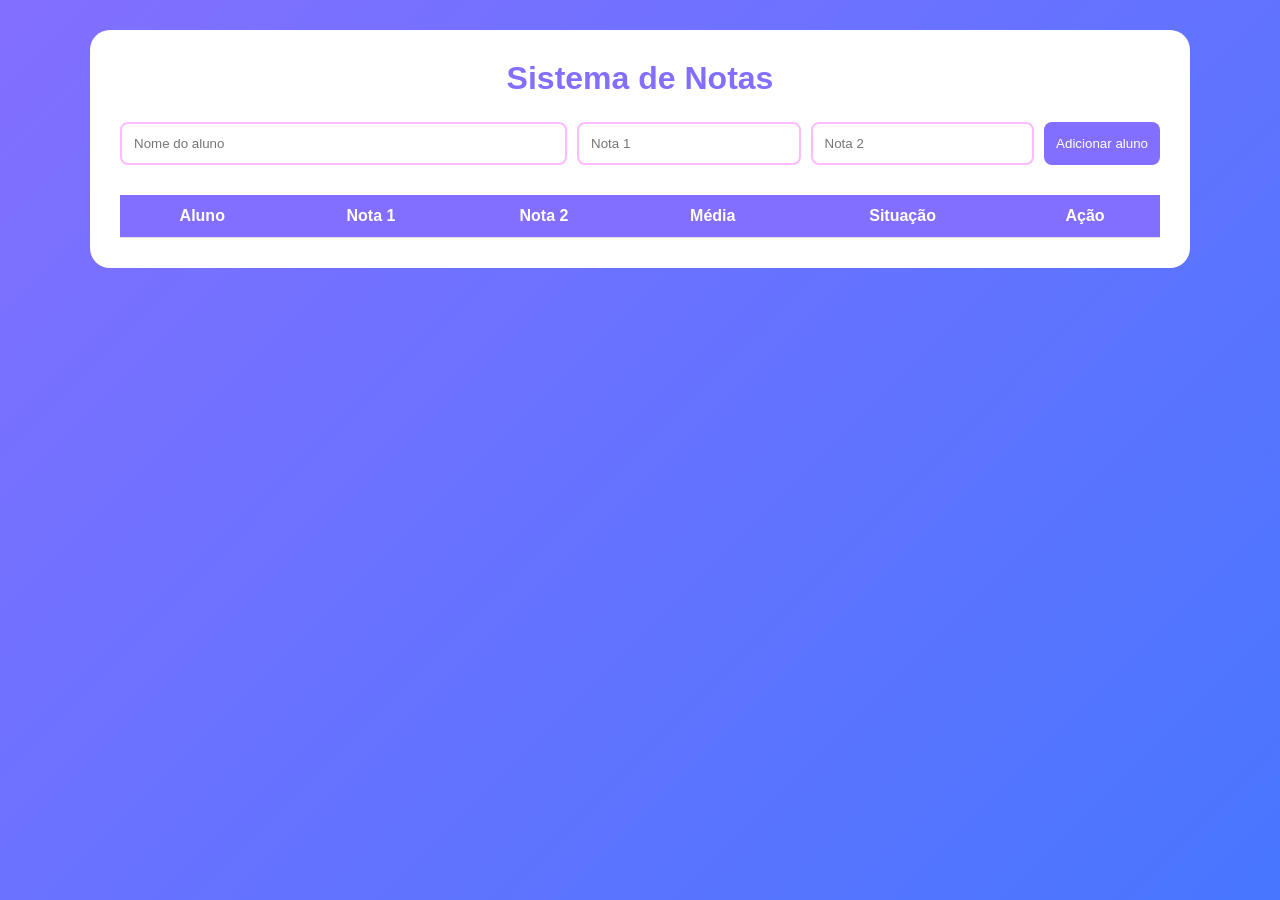
==== exercicio_10/index.html @ 05373f29 "." ====
<!DOCTYPE html>
<html lang="pt-BR">

<head>
    <meta charset="UTF-8">

    <meta name="viewport"
          content="width=device-width, initial-scale=1.0">

    <title>Sistema de Notas</title>

    <link rel="stylesheet" href="style.css">
</head>

<body>

    <div class="container">

        <h1>Sistema de Notas</h1>


        <!-- Formulário -->
        <div class="formulario">

            <!-- Nome -->
            <input
                type="text"
                id="nome"
                placeholder="Nome do aluno"
            >


            <!-- Primeira nota -->
            <input
                type="number"
                id="nota1"
                placeholder="Nota 1"
                min="0"
                max="10"
                step="0.1"
            >


            <!-- Segunda nota -->
            <input
                type="number"
                id="nota2"
                placeholder="Nota 2"
                min="0"
                max="10"
                step="0.1"
            >


            <!-- Botão -->
            <button onclick="adicionarAluno()">
                Adicionar aluno
            </button>

        </div>


        <!-- Tabela -->
        <div class="tabela-container">

            <table>

                <!-- Cabeçalho -->
                <thead>

                    <tr>

                        <th>Aluno</th>
                        <th>Nota 1</th>
                        <th>Nota 2</th>
                        <th>Média</th>
                        <th>Situação</th>
                        <th>Ação</th>

                    </tr>

                </thead>


                <!--
                    Corpo inicialmente vazio.
                    JavaScript adicionará as linhas.
                -->
                <tbody id="tabelaAlunos"></tbody>

            </table>

        </div>

    </div>


    <script src="script.js"></script>

</body>
</html>
---- exercicio_10/style.css ----
/* Configuração geral */
* {
    margin: 0;
    padding: 0;
    box-sizing: border-box;
}


/* Corpo */
body {
    min-height: 100vh;
    padding: 30px;
    font-family: Arial, sans-serif;
    background: linear-gradient(135deg, #836FFF, #4876FF);
}


/* Container */
.container {
    max-width: 1100px;
    margin: auto;
    padding: 30px;
    background: white;
    border-radius: 20px;
}


/* Título */
h1 {
    margin-bottom: 25px;
    text-align: center;
    color: #836FFF;
}


/* Formulário */
.formulario {
    display: grid;

    grid-template-columns:
        2fr 1fr 1fr auto;

    gap: 10px;
    margin-bottom: 30px;
}


/* Campos e botão */
input,
button {
    padding: 12px;
    border-radius: 8px;
}


/* Inputs */
input {
    border: 2px solid #FFBBFF;
}


/* Botão */
button {
    border: none;
    background: #836FFF;
    color: white;
    cursor: pointer;
}


/* Mouse */
button:hover {
    background: #4876FF;
}


/* Permite rolar a tabela no celular */
.tabela-container {
    overflow-x: auto;
}


/* Tabela */
table {
    width: 100%;
    border-collapse: collapse;
}


/* Células */
th,
td {
    padding: 12px;
    text-align: center;
    border-bottom: 1px solid #ddd;
}


/* Cabeçalho */
th {
    background: #836FFF;
    color: white;
}


/* Conteúdo */
td {
    background: #f8f8f8;
}


/* Situação aprovado */
.aprovado {
    color: green;
    font-weight: bold;
}


/* Situação recuperação */
.recuperacao {
    color: orange;
    font-weight: bold;
}


/* Situação reprovado */
.reprovado {
    color: red;
    font-weight: bold;
}


/* Responsividade */
@media (max-width: 700px) {

    body {
        padding: 10px;
    }

    .container {
        padding: 15px;
    }
    /*
        No celular,
        os campos ficam um embaixo do outro.
    */
    .formulario {
        grid-template-columns: 1fr;
    }
}
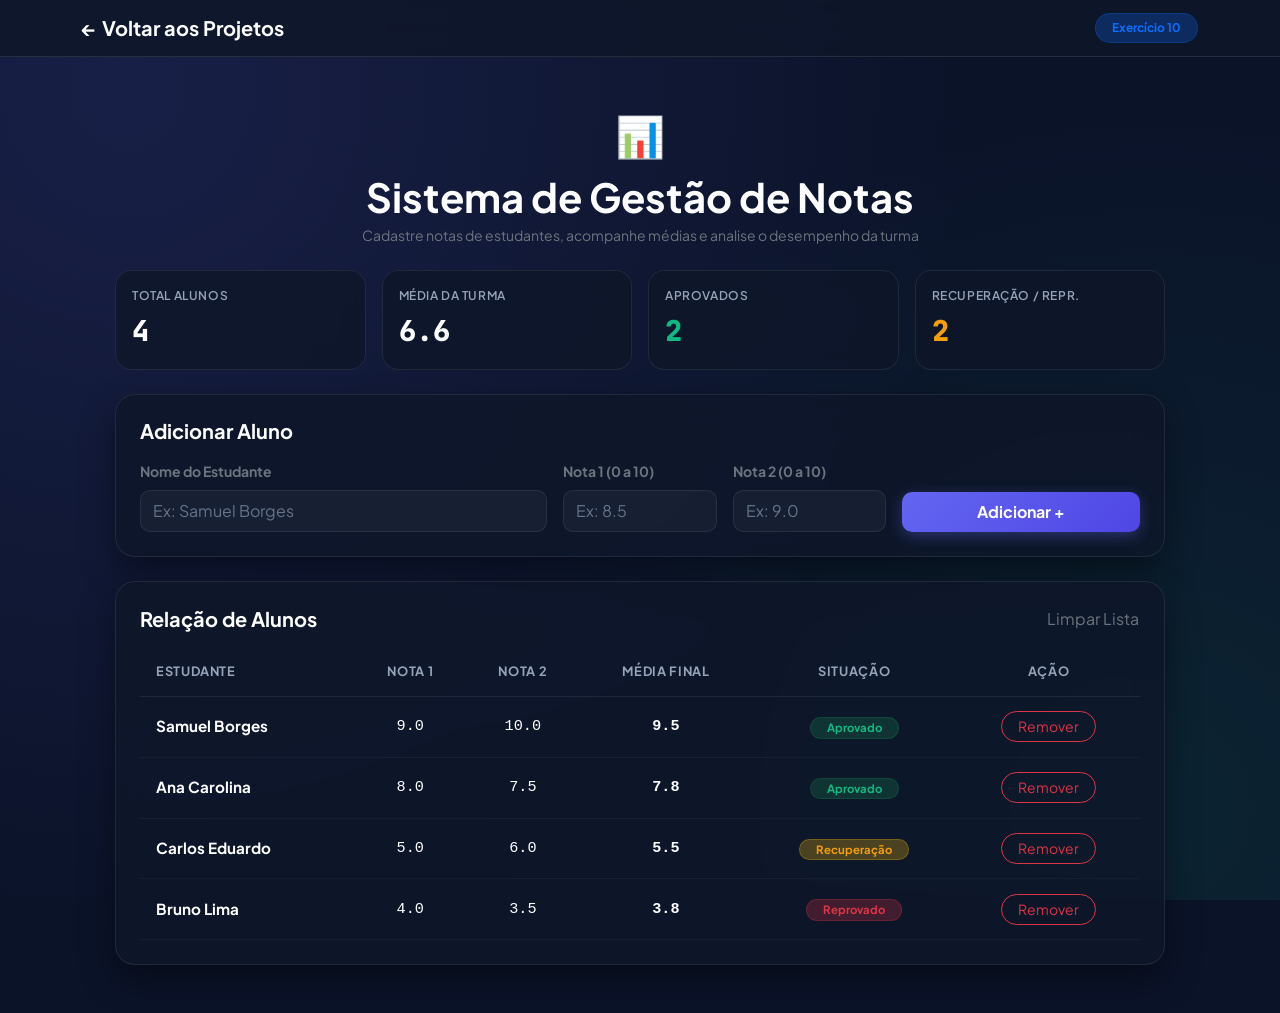
==== commit f3fce95e: "." ====
--- a/exercicio_10/index.html
+++ b/exercicio_10/index.html
@@ -1,101 +1,136 @@
 <!DOCTYPE html>
-<html lang="pt-BR">
-
+<html lang="pt-BR" data-bs-theme="dark">
 <head>
     <meta charset="UTF-8">
+    <meta name="viewport" content="width=device-width, initial-scale=1.0">
+    <title>Sistema de Gestão de Notas | Exercício 10</title>
 
-    <meta name="viewport"
-          content="width=device-width, initial-scale=1.0">
+    <!-- Google Fonts -->
+    <link rel="preconnect" href="https://fonts.googleapis.com">
+    <link rel="preconnect" href="https://fonts.gstatic.com" crossorigin>
+    <link href="https://fonts.googleapis.com/css2?family=Plus+Jakarta+Sans:wght@400;500;600;700;800&family=JetBrains+Mono:wght@500;700&display=swap" rel="stylesheet">
 
-    <title>Sistema de Notas</title>
-
+    <!-- Bootstrap 5 CSS -->
+    <link href="https://cdn.jsdelivr.net/npm/bootstrap@5.3.3/dist/css/bootstrap.min.css" rel="stylesheet">
+    <!-- CSS Tema Dark -->
     <link rel="stylesheet" href="style.css">
 </head>
+<body class="bg-dark-theme text-light">
 
-<body>
+    <!-- NAVBAR (Bootstrap) -->
+    <nav class="navbar navbar-expand-lg navbar-dark custom-navbar border-bottom border-secondary border-opacity-25 sticky-top">
+        <div class="container">
+            <a class="navbar-brand fw-bold d-flex align-items-center gap-2" href="../index.html">
+                <span>&larr; Voltar aos Projetos</span>
+            </a>
+            <span class="badge bg-primary bg-opacity-25 text-primary border border-primary border-opacity-25 px-3 py-2 rounded-pill">
+                Exercício 10
+            </span>
+        </div>
+    </nav>
 
-    <div class="container">
+    <!-- CONTAINER (Bootstrap) -->
+    <div class="container my-5">
+        <div class="grades-wrapper">
 
-        <h1>Sistema de Notas</h1>
+            <!-- CABEÇALHO -->
+            <div class="text-center mb-4">
+                <span class="fs-1 mb-2 d-inline-block">📊</span>
+                <h1 class="display-6 fw-bold text-white mb-1">Sistema de Gestão de Notas</h1>
+                <p class="text-secondary small">Cadastre notas de estudantes, acompanhe médias e analise o desempenho da turma</p>
+            </div>
 
+            <!-- CARDS DE ESTATÍSTICAS (Bootstrap Grid) -->
+            <div class="row g-3 mb-4">
+                <div class="col-6 col-md-3">
+                    <div class="stat-box p-3 rounded-4">
+                        <span class="stat-label">Total Alunos</span>
+                        <span class="stat-value text-white" id="statTotal">0</span>
+                    </div>
+                </div>
+                <div class="col-6 col-md-3">
+                    <div class="stat-box p-3 rounded-4">
+                        <span class="stat-label">Média da Turma</span>
+                        <span class="stat-value text-white" id="statMedia">0.0</span>
+                    </div>
+                </div>
+                <div class="col-6 col-md-3">
+                    <div class="stat-box p-3 rounded-4">
+                        <span class="stat-label">Aprovados</span>
+                        <span class="stat-value text-success" id="statAprovados">0</span>
+                    </div>
+                </div>
+                <div class="col-6 col-md-3">
+                    <div class="stat-box p-3 rounded-4">
+                        <span class="stat-label">Recuperação / Repr.</span>
+                        <span class="stat-value text-warning" id="statAtencao">0</span>
+                    </div>
+                </div>
+            </div>
 
-        <!-- Formulário -->
-        <div class="formulario">
+            <!-- FORMULÁRIO (Card Bootstrap) -->
+            <div class="card card-dark p-4 mb-4">
+                <h5 class="fw-bold text-white mb-3">Adicionar Aluno</h5>
+                
+                <!-- ALERT (Bootstrap) -->
+                <div id="alertaNotas" class="alert d-none text-center fw-bold border-0" role="alert"></div>
 
-            <!-- Nome -->
-            <input
-                type="text"
-                id="nome"
-                placeholder="Nome do aluno"
-            >
+                <form id="formAluno">
+                    <div class="row g-3 align-items-end">
+                        <div class="col-md-5">
+                            <label for="nome" class="form-label text-secondary small fw-bold">Nome do Estudante</label>
+                            <input type="text" id="nome" class="form-control form-control-dark py-2" placeholder="Ex: Samuel Borges" required>
+                        </div>
+                        <div class="col-md-2">
+                            <label for="nota1" class="form-label text-secondary small fw-bold">Nota 1 (0 a 10)</label>
+                            <input type="number" id="nota1" class="form-control form-control-dark py-2" placeholder="Ex: 8.5" min="0" max="10" step="0.1" required>
+                        </div>
+                        <div class="col-md-2">
+                            <label for="nota2" class="form-label text-secondary small fw-bold">Nota 2 (0 a 10)</label>
+                            <input type="number" id="nota2" class="form-control form-control-dark py-2" placeholder="Ex: 9.0" min="0" max="10" step="0.1" required>
+                        </div>
+                        <div class="col-md-3">
+                            <button type="submit" class="btn btn-primary w-100 py-2 fw-bold">
+                                Adicionar +
+                            </button>
+                        </div>
+                    </div>
+                </form>
+            </div>
 
+            <!-- TABELA (Card e Table Bootstrap) -->
+            <div class="card card-dark p-4">
+                <div class="d-flex justify-content-between align-items-center mb-3">
+                    <h5 class="fw-bold text-white mb-0">Relação de Alunos</h5>
+                    <button class="btn btn-link text-secondary text-decoration-none p-0 small" onclick="limparTodos()">
+                        Limpar Lista
+                    </button>
+                </div>
 
-            <!-- Primeira nota -->
-            <input
-                type="number"
-                id="nota1"
-                placeholder="Nota 1"
-                min="0"
-                max="10"
-                step="0.1"
-            >
-
-
-            <!-- Segunda nota -->
-            <input
-                type="number"
-                id="nota2"
-                placeholder="Nota 2"
-                min="0"
-                max="10"
-                step="0.1"
-            >
-
-
-            <!-- Botão -->
-            <button onclick="adicionarAluno()">
-                Adicionar aluno
-            </button>
+                <div class="table-responsive">
+                    <table class="table table-dark-custom align-middle text-center mb-0">
+                        <thead>
+                            <tr>
+                                <th class="text-start ps-3">Estudante</th>
+                                <th>Nota 1</th>
+                                <th>Nota 2</th>
+                                <th>Média Final</th>
+                                <th>Situação</th>
+                                <th>Ação</th>
+                            </tr>
+                        </thead>
+                        <tbody id="tabelaAlunos">
+                            <!-- Inserido pelo JavaScript -->
+                        </tbody>
+                    </table>
+                </div>
+            </div>
 
         </div>
-
-
-        <!-- Tabela -->
-        <div class="tabela-container">
-
-            <table>
-
-                <!-- Cabeçalho -->
-                <thead>
-
-                    <tr>
-
-                        <th>Aluno</th>
-                        <th>Nota 1</th>
-                        <th>Nota 2</th>
-                        <th>Média</th>
-                        <th>Situação</th>
-                        <th>Ação</th>
-
-                    </tr>
-
-                </thead>
-
-
-                <!--
-                    Corpo inicialmente vazio.
-                    JavaScript adicionará as linhas.
-                -->
-                <tbody id="tabelaAlunos"></tbody>
-
-            </table>
-
-        </div>
-
     </div>
 
-
+    <!-- Bootstrap 5 JS -->
+    <script src="https://cdn.jsdelivr.net/npm/bootstrap@5.3.3/dist/js/bootstrap.bundle.min.js"></script>
     <script src="script.js"></script>
-
 </body>
 </html>
--- a/exercicio_10/style.css
+++ b/exercicio_10/style.css
@@ -1,150 +1,136 @@
-/* Configuração geral */
-* {
-    margin: 0;
-    padding: 0;
-    box-sizing: border-box;
+/* =========================================================
+   EXERCÍCIO 10 - SISTEMA DE NOTAS (TEMA DARK GLASSMORPHISM)
+========================================================= */
+
+:root {
+    --bg-main: #0b1329;
+    --card-bg: rgba(15, 23, 42, 0.85);
+    --primary: #6366f1;
+    --primary-hover: #4f46e5;
+    --primary-glow: rgba(99, 102, 241, 0.35);
+    --success: #10b981;
+    --warning: #f59e0b;
+    --danger: #ef4444;
+    --border-color: rgba(255, 255, 255, 0.08);
+    --font-main: 'Plus Jakarta Sans', system-ui, sans-serif;
+    --font-mono: 'JetBrains Mono', monospace;
 }
 
-
-/* Corpo */
-body {
+body.bg-dark-theme {
+    background-color: var(--bg-main);
+    font-family: var(--font-main);
     min-height: 100vh;
-    padding: 30px;
-    font-family: Arial, sans-serif;
-    background: linear-gradient(135deg, #836FFF, #4876FF);
+    background-image: 
+        radial-gradient(circle at 10% 10%, rgba(99, 102, 241, 0.15) 0%, transparent 60%),
+        radial-gradient(circle at 90% 90%, rgba(16, 185, 129, 0.1) 0%, transparent 50%);
+    background-attachment: fixed;
 }
 
-
-/* Container */
-.container {
-    max-width: 1100px;
-    margin: auto;
-    padding: 30px;
-    background: white;
-    border-radius: 20px;
+.custom-navbar {
+    background: rgba(15, 23, 42, 0.85) !important;
+    backdrop-filter: blur(16px);
+    -webkit-backdrop-filter: blur(16px);
 }
 
-
-/* Título */
-h1 {
-    margin-bottom: 25px;
-    text-align: center;
-    color: #836FFF;
+.grades-wrapper {
+    max-width: 1050px;
+    margin: 0 auto;
 }
 
-
-/* Formulário */
-.formulario {
-    display: grid;
-
-    grid-template-columns:
-        2fr 1fr 1fr auto;
-
-    gap: 10px;
-    margin-bottom: 30px;
+/* Stat Box */
+.stat-box {
+    background: var(--card-bg);
+    border: 1px solid var(--border-color);
+    display: flex;
+    flex-direction: column;
+    backdrop-filter: blur(12px);
 }
 
-
-/* Campos e botão */
-input,
-button {
-    padding: 12px;
-    border-radius: 8px;
+.stat-label {
+    font-size: 0.75rem;
+    color: #94a3b8;
+    text-transform: uppercase;
+    letter-spacing: 0.05em;
+    font-weight: 600;
+    margin-bottom: 0.3rem;
 }
 
+.stat-value {
+    font-family: var(--font-mono);
+    font-size: 1.8rem;
+    font-weight: 800;
+}
+
+.text-success { color: var(--success) !important; }
+.text-warning { color: var(--warning) !important; }
+
+/* Card Dark */
+.card-dark {
+    background: var(--card-bg);
+    border: 1px solid var(--border-color);
+    border-radius: 20px;
+    backdrop-filter: blur(16px);
+    -webkit-backdrop-filter: blur(16px);
+    box-shadow: 0 15px 35px rgba(0, 0, 0, 0.4);
+}
 
 /* Inputs */
-input {
-    border: 2px solid #FFBBFF;
+.form-control-dark {
+    background: rgba(255, 255, 255, 0.04);
+    border: 1px solid var(--border-color);
+    color: #ffffff;
+    border-radius: 10px;
 }
 
-
-/* Botão */
-button {
-    border: none;
-    background: #836FFF;
-    color: white;
-    cursor: pointer;
+.form-control-dark:focus {
+    background: rgba(255, 255, 255, 0.08);
+    border-color: var(--primary);
+    color: #ffffff;
+    box-shadow: 0 0 0 3px var(--primary-glow);
 }
 
-
-/* Mouse */
-button:hover {
-    background: #4876FF;
+.form-control-dark::placeholder {
+    color: #64748b;
 }
 
-
-/* Permite rolar a tabela no celular */
-.tabela-container {
-    overflow-x: auto;
+/* Tabela Custom Dark */
+.table-dark-custom {
+    color: #f8fafc;
+    border-color: rgba(255, 255, 255, 0.06);
 }
 
-
-/* Tabela */
-table {
-    width: 100%;
-    border-collapse: collapse;
+.table-dark-custom thead th {
+    background-color: transparent;
+    color: #94a3b8;
+    font-size: 0.8rem;
+    text-transform: uppercase;
+    letter-spacing: 0.05em;
+    font-weight: 700;
+    border-bottom: 1px solid rgba(255, 255, 255, 0.08);
+    padding: 0.9rem;
 }
 
-
-/* Células */
-th,
-td {
-    padding: 12px;
-    text-align: center;
-    border-bottom: 1px solid #ddd;
+.table-dark-custom tbody td {
+    background-color: transparent;
+    border-bottom: 1px solid rgba(255, 255, 255, 0.04);
+    padding: 0.9rem;
+    font-size: 0.95rem;
 }
 
-
-/* Cabeçalho */
-th {
-    background: #836FFF;
-    color: white;
+.table-dark-custom tbody tr:hover td {
+    background-color: rgba(255, 255, 255, 0.02);
 }
 
-
-/* Conteúdo */
-td {
-    background: #f8f8f8;
+/* Botões */
+.btn-primary {
+    background: linear-gradient(135deg, var(--primary), var(--primary-hover));
+    border: none;
+    border-radius: 10px;
+    box-shadow: 0 4px 14px var(--primary-glow);
 }
 
-
-/* Situação aprovado */
-.aprovado {
-    color: green;
-    font-weight: bold;
-}
-
-
-/* Situação recuperação */
-.recuperacao {
-    color: orange;
-    font-weight: bold;
-}
-
-
-/* Situação reprovado */
-.reprovado {
-    color: red;
-    font-weight: bold;
-}
-
-
-/* Responsividade */
-@media (max-width: 700px) {
-
-    body {
-        padding: 10px;
-    }
-
-    .container {
-        padding: 15px;
-    }
-    /*
-        No celular,
-        os campos ficam um embaixo do outro.
-    */
-    .formulario {
-        grid-template-columns: 1fr;
-    }
+.btn-primary:hover {
+    background: linear-gradient(135deg, #4f46e5, #4338ca);
+    transform: translateY(-2px);
+    box-shadow: 0 6px 18px rgba(99, 102, 241, 0.5);
 }
